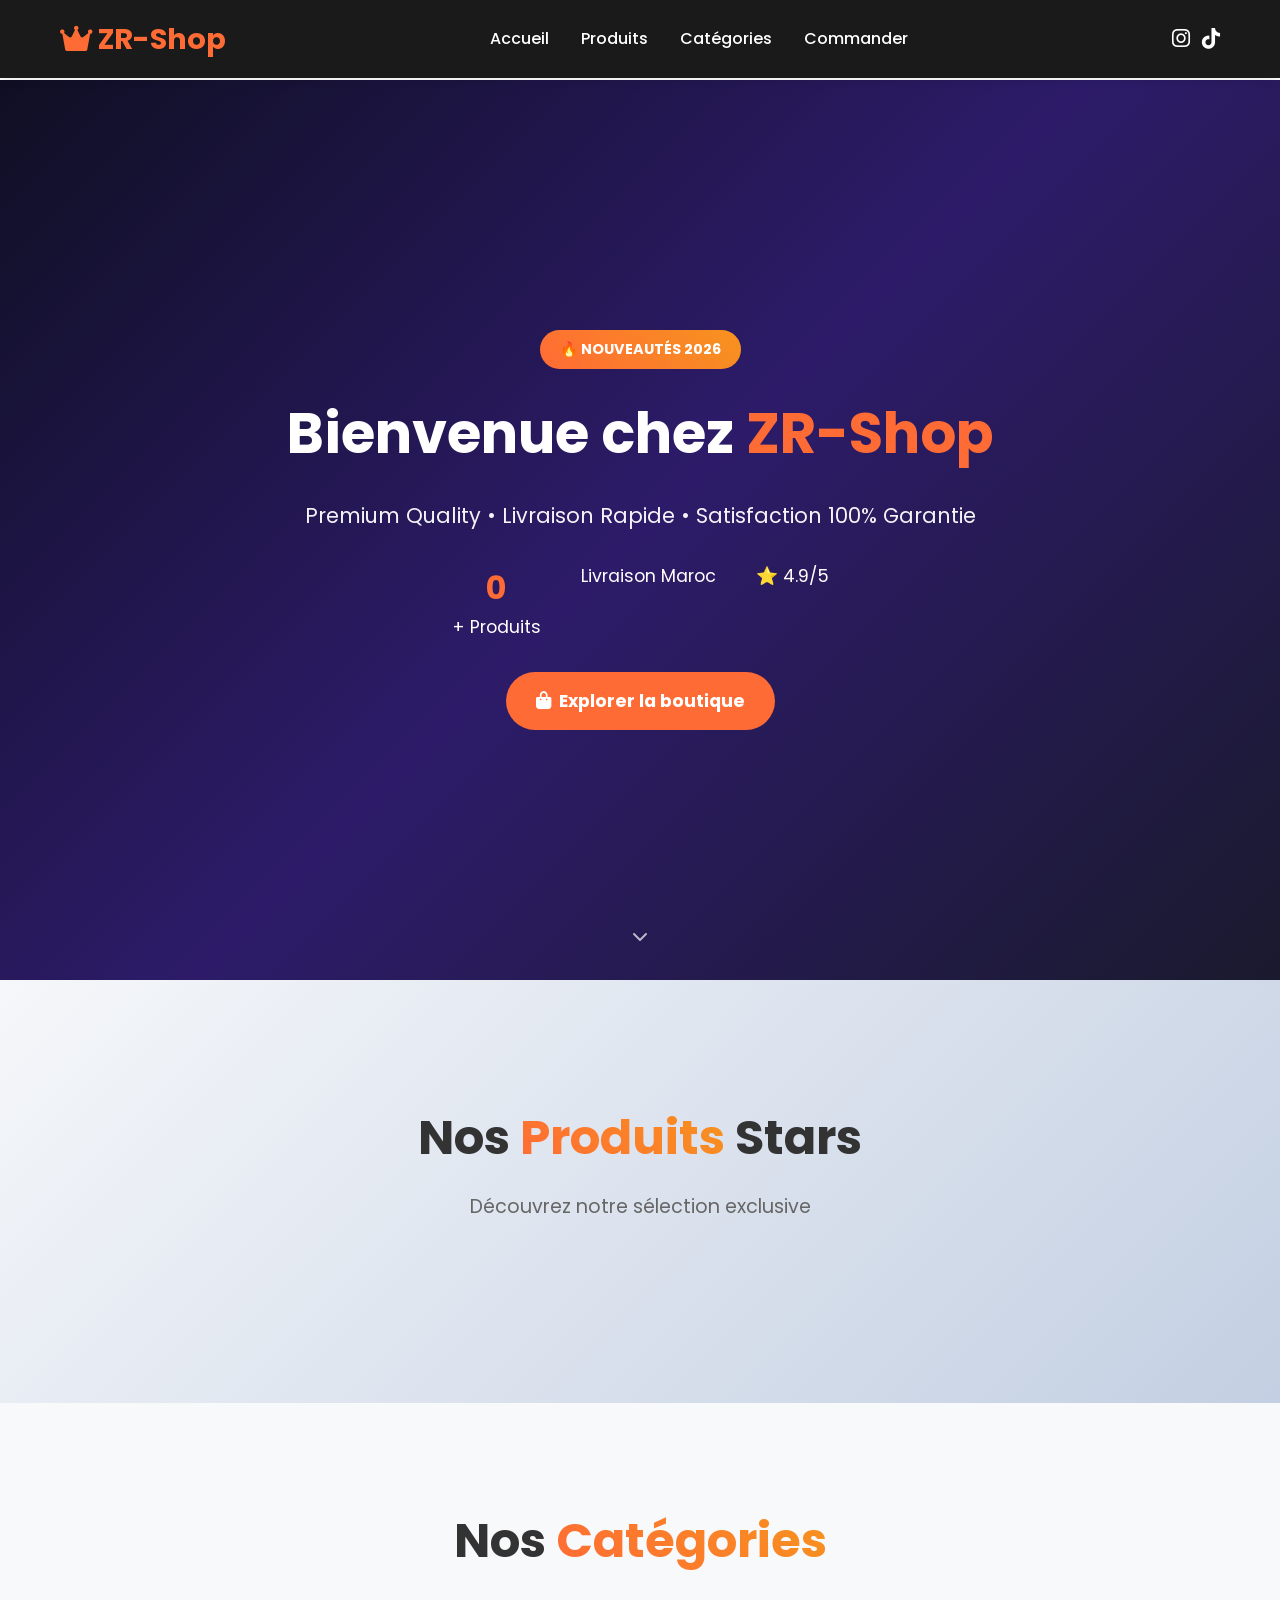
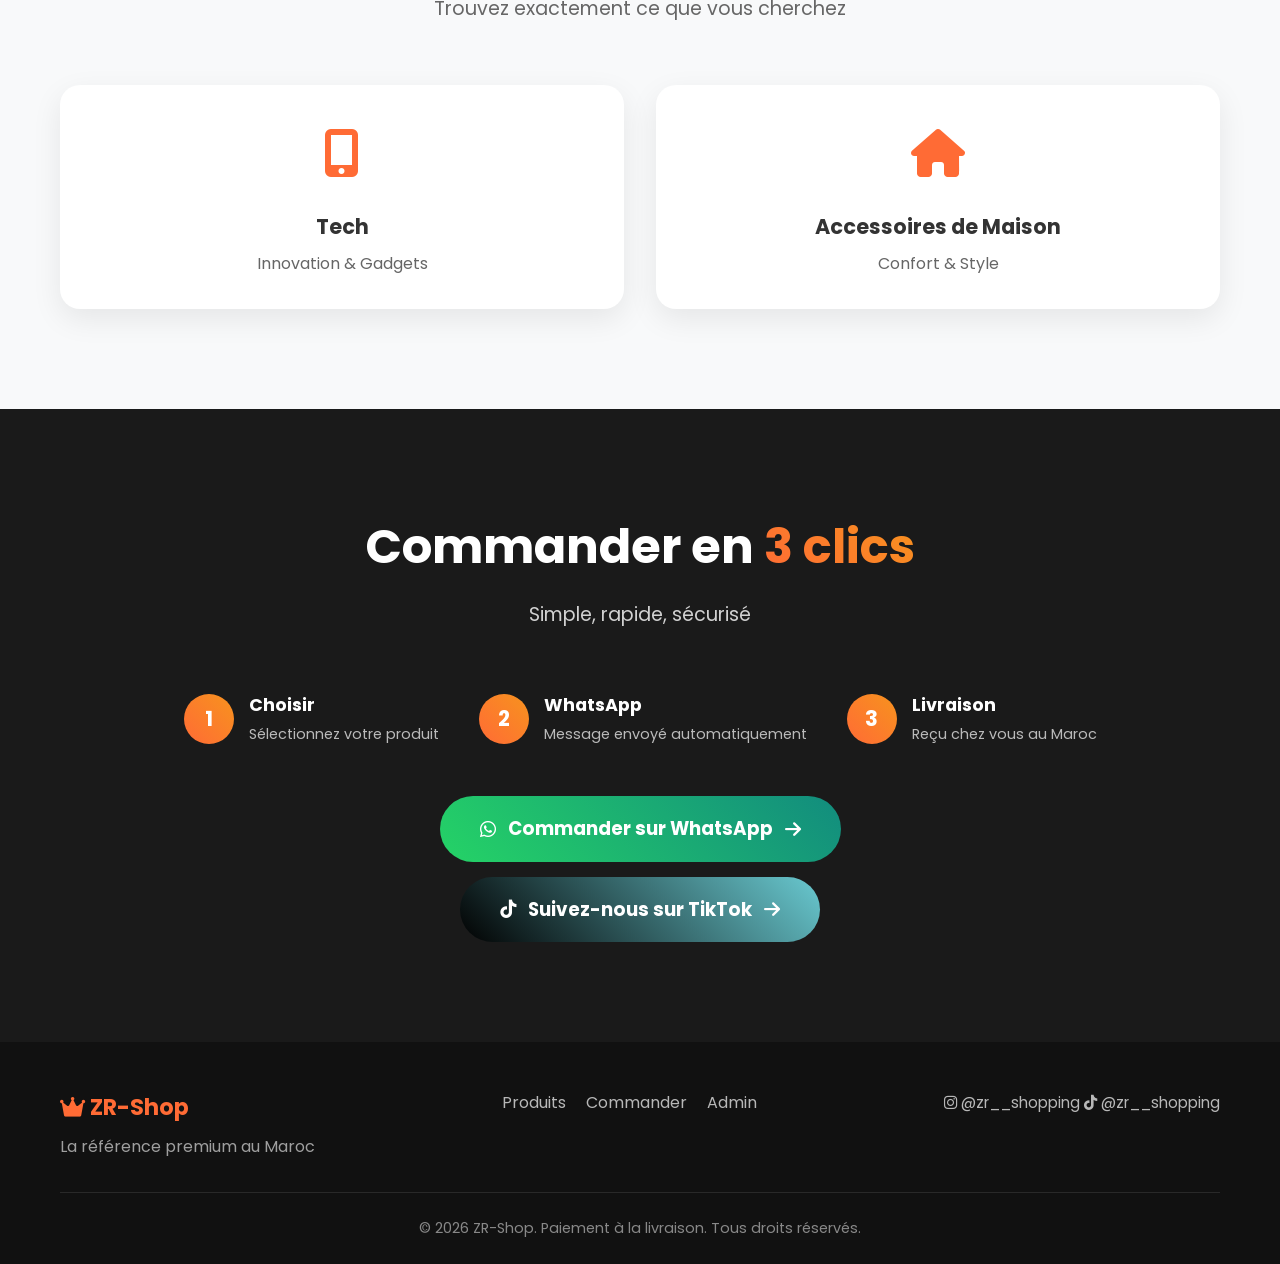
==== admin.html @ 5c5ef99a "Add files via upload" ====
<!DOCTYPE html>
<html lang="fr">
<head>
    <meta charset="UTF-8">
    <meta name="viewport" content="width=device-width, initial-scale=1.0">
    <title>Admin Pro - ZR-Shop</title>
    <link rel="stylesheet" href="style.css">
    <link href="https://cdnjs.cloudflare.com/ajax/libs/font-awesome/6.0.0/css/all.min.css" rel="stylesheet">
</head>
<body class="admin-body">
    <div class="admin-container">
        <header class="admin-header">
            <h1><i class="fas fa-crown"></i> Admin Pro ZR-Shop</h1>
            <div>
                <span id="productsCount">0</span> produit(s) sur le site
                <button class="logout-btn" onclick="admin.logout()">Déconnexion</button>
            </div>
        </header>

        <!-- GITHUB TOKEN -->
        <div class="admin-section" style="margin-bottom:20px;">
            <h2><i class="fas fa-key"></i> Connexion GitHub</h2>
            <div id="tokenSection">Chargement...</div>
        </div>

        <!-- AJOUT PRODUIT -->
        <div class="admin-section">
            <h2><i class="fas fa-plus-circle"></i> Nouveau Produit</h2>
            <form id="productForm" class="admin-form">
                <div class="form-row">
                    <div class="form-group">
                        <label>Nom <span class="required">*</span></label>
                        <input type="text" id="productName" placeholder="Ex: Écouteurs Bluetooth Pro" required>
                    </div>
                    <div class="form-group">
                        <label>Prix (MAD) <span class="required">*</span></label>
                        <input type="number" id="productPrice" step="0.01" placeholder="Ex: 199.00" required>
                    </div>
                </div>

                <div class="form-group">
                    <label>Description</label>
                    <textarea id="productDesc" rows="3" placeholder="Décrivez votre produit..."></textarea>
                </div>

                <div class="form-row">
                    <div class="form-group">
                        <label>Stock</label>
                        <input type="number" id="productStock" min="0" value="10">
                    </div>
                    <div class="form-group">
                        <label>Catégorie</label>
                        <select id="productCategory">
                            <option>Tech</option>
                            <option>Accessoires de Maison</option>
                        </select>
                    </div>
                </div>

                <div class="media-section">
                    <h3><i class="fas fa-images"></i> Médias (Photos + Vidéo) — max 10</h3>
                    <div class="upload-zone" id="uploadZone">
                        <div class="upload-area" onclick="document.getElementById('mediaFiles').click()">
                            <i class="fas fa-cloud-upload-alt"></i>
                            <p>Cliquez ou glissez-déposez vos photos/vidéos</p>
                            <small style="color:#aaa;">Max 50MB par fichier</small>
                            <input type="file" id="mediaFiles" multiple accept="image/*,video/*" style="display:none;">
                        </div>
                        <div class="preview-container" id="previewContainer"></div>
                    </div>
                </div>

                <button type="submit" class="admin-btn primary">
                    <i class="fas fa-rocket"></i> Publier le produit
                </button>
            </form>
        </div>

        <!-- LISTE PRODUITS -->
        <div class="admin-section">
            <h2><i class="fas fa-list"></i> Produits sur le site</h2>
            <div class="products-list" id="adminProductsList"></div>
        </div>
    </div>

    <script src="admin-script.js"></script>
</body>
</html>
---- style.css ----
* { margin:0; padding:0; box-sizing:border-box; }
body { font-family:'Poppins','Arial',sans-serif; line-height:1.6; color:#333; }
.container { max-width:1200px; margin:0 auto; padding:0 20px; }

/* ── NAVBAR ── */
.navbar { background:#1a1a1a; padding:1rem 0; position:fixed; width:100%; top:0; z-index:1000; box-shadow:0 2px 10px rgba(0,0,0,0.1); }
.nav-container { max-width:1200px; margin:0 auto; padding:0 20px; display:flex; justify-content:space-between; align-items:center; }
.logo h2 { color:#ff6b35; font-size:1.8rem; }
.nav-menu { display:flex; list-style:none; gap:2rem; }
.nav-menu a { color:white; text-decoration:none; font-weight:500; transition:color 0.3s; }
.nav-menu a:hover { color:#ff6b35; }
.nav-actions { display:flex; align-items:center; gap:12px; }
.nav-social { color:white; font-size:1.3rem; text-decoration:none; transition:color 0.3s; }
.nav-social:hover { color:#ff6b35; }
.hamburger { display:none; flex-direction:column; cursor:pointer; }
.hamburger span { width:25px; height:3px; background:white; margin:3px 0; transition:0.3s; }

/* ── HERO ── */
.hero { position:relative; height:100vh; display:flex; align-items:center; justify-content:center; overflow:hidden; margin-top:80px; }
.hero-bg { position:absolute; top:0; left:0; width:100%; height:100%; background:linear-gradient(135deg,#0f0f23 0%,#2d1b69 50%,#1a1a2e 100%); animation:heroPulse 4s ease-in-out infinite alternate; }
@keyframes heroPulse { 0%{opacity:0.8} 100%{opacity:1} }
.hero-content { position:relative; z-index:2; max-width:800px; text-align:center; color:white; }
.badge { background:linear-gradient(45deg,#ff6b35,#f7931e); color:white; padding:8px 20px; border-radius:25px; font-size:0.9rem; font-weight:bold; display:inline-block; margin-bottom:20px; animation:badgeFloat 3s ease-in-out infinite; }
@keyframes badgeFloat { 0%,100%{transform:translateY(0)} 50%{transform:translateY(-10px)} }
.hero-content h1 { font-size:3.5rem; margin-bottom:1rem; }
.hero-content h1 span { color:#ff6b35; }
.hero-subtitle { font-size:1.3rem; margin:20px 0 30px; opacity:0.95; }
.hero-stats { display:flex; justify-content:center; gap:40px; margin:30px 0; font-size:1.1rem; }
.hero-stats div { text-align:center; }
.hero-stats span { font-size:2rem; font-weight:bold; color:#ff6b35; display:block; }
.hero-buttons { margin-top:20px; }
.scroll-indicator { position:absolute; bottom:30px; left:50%; transform:translateX(-50%); color:rgba(255,255,255,0.7); animation:bounce 2s infinite; }
@keyframes bounce { 0%,20%,50%,80%,100%{transform:translateX(-50%) translateY(0)} 40%{transform:translateX(-50%) translateY(-10px)} 60%{transform:translateX(-50%) translateY(-5px)} }

/* ── BUTTONS ── */
.cta-button { display:inline-flex; align-items:center; gap:8px; background:#ff6b35; color:white; padding:15px 30px; text-decoration:none; border-radius:50px; font-weight:bold; font-size:1.1rem; transition:all 0.3s; border:none; cursor:pointer; }
.cta-button:hover { transform:translateY(-3px); box-shadow:0 10px 25px rgba(255,107,53,0.4); }
.cta-button.outline { background:transparent; border:2px solid #ff6b35; color:#ff6b35; }

/* ── PRODUCTS ── */
.premium { padding:120px 0; background:linear-gradient(135deg,#f5f7fa 0%,#c3cfe2 100%); }
.section-header { text-align:center; margin-bottom:60px; }
.section-header h2 { font-size:3rem; margin-bottom:15px; }
.section-header h2 span { background:linear-gradient(45deg,#ff6b35,#f7931e); -webkit-background-clip:text; -webkit-text-fill-color:transparent; background-clip:text; }
.section-header p { font-size:1.2rem; color:#666; }
.section-header.light h2 { color:white; }
.section-header.light p { color:rgba(255,255,255,0.8); }
.products-grid { display:grid; grid-template-columns:repeat(auto-fit,minmax(300px,1fr)); gap:2rem; }
.load-more { display:flex; justify-content:center; margin-top:40px; }

.product-card { background:white; border-radius:25px; overflow:hidden; position:relative; transition:all 0.4s cubic-bezier(0.175,0.885,0.32,1.275); cursor:pointer; box-shadow:0 10px 30px rgba(0,0,0,0.1); }
.product-card::before { content:''; position:absolute; top:0; left:0; right:0; height:4px; background:linear-gradient(90deg,#ff6b35,#f7931e,#ff6b35); transform:scaleX(0); transition:transform 0.4s; }
.product-card:hover::before { transform:scaleX(1); }
.product-card:hover { transform:translateY(-20px) scale(1.02); box-shadow:0 30px 60px rgba(0,0,0,0.15); }
.product-image { position:relative; height:280px; }
.product-image::after { content:attr(data-stock); position:absolute; top:15px; right:15px; background:rgba(46,213,115,0.9); color:white; padding:8px 15px; border-radius:20px; font-weight:bold; font-size:0.85rem; }
.product-info { padding:1.5rem; }
.product-info h3 { font-size:1.3rem; margin-bottom:0.5rem; color:#1a1a1a; white-space:nowrap; overflow:hidden; text-overflow:ellipsis; }
.product-price { font-size:1.5rem; font-weight:bold; color:#ff6b35; margin-bottom:0.5rem; }
.product-desc { color:#666; margin-bottom:1rem; font-size:0.9rem; }

/* ── CATEGORIES ── */
.categories { padding:100px 0; background:#f8f9fa; }
.categories-grid { display:grid; grid-template-columns:repeat(auto-fit,minmax(250px,1fr)); gap:2rem; }
.category-card { background:white; border-radius:20px; padding:2rem; text-align:center; cursor:pointer; box-shadow:0 10px 30px rgba(0,0,0,0.08); transition:all 0.3s; }
.category-card:hover { transform:translateY(-10px); box-shadow:0 20px 40px rgba(0,0,0,0.15); }
.category-icon { font-size:3rem; color:#ff6b35; margin-bottom:1rem; }
.category-card h3 { font-size:1.3rem; margin-bottom:0.5rem; }
.category-card p { color:#666; }

/* ── CONTACT ── */
.contact { padding:100px 0; background:#1a1a1a; color:white; }
.order-steps { display:flex; justify-content:center; gap:40px; margin:50px 0; flex-wrap:wrap; }
.step { display:flex; align-items:center; gap:15px; }
.step-number { width:50px; height:50px; background:linear-gradient(45deg,#ff6b35,#f7931e); border-radius:50%; display:flex; align-items:center; justify-content:center; font-size:1.3rem; font-weight:bold; flex-shrink:0; }
.step-content h3 { font-size:1.1rem; margin-bottom:4px; }
.step-content p { color:rgba(255,255,255,0.7); font-size:0.9rem; }
.instagram-cta { display:flex; flex-direction:column; align-items:center; gap:15px; margin-top:20px; }
.instagram-btn { display:inline-flex; align-items:center; gap:12px; padding:18px 40px; text-decoration:none; border-radius:50px; font-size:1.15rem; font-weight:bold; transition:all 0.3s; }
.instagram-btn:hover { transform:translateY(-3px); box-shadow:0 15px 30px rgba(0,0,0,0.3); }
.whatsapp-btn { background:linear-gradient(45deg,#25D366,#128C7E); color:white; }
.tiktok-btn { background:linear-gradient(45deg,#010101,#69C9D0); color:white; }

/* ── FOOTER ── */
footer { background:#111; color:white; padding:3rem 0 1.5rem; }
.footer-content { display:flex; justify-content:space-between; align-items:flex-start; flex-wrap:wrap; gap:20px; margin-bottom:2rem; }
.footer-brand h3 { color:#ff6b35; font-size:1.4rem; margin-bottom:8px; }
.footer-brand p { color:rgba(255,255,255,0.6); }
.footer-links { display:flex; gap:20px; flex-wrap:wrap; }
.footer-links a { color:rgba(255,255,255,0.7); text-decoration:none; transition:color 0.3s; }
.footer-links a:hover { color:#ff6b35; }
.footer-social a { color:rgba(255,255,255,0.7); text-decoration:none; transition:color 0.3s; font-size:0.95rem; }
.footer-social a:hover { color:#ff6b35; }
.footer-bottom { border-top:1px solid rgba(255,255,255,0.1); padding-top:1.5rem; text-align:center; color:rgba(255,255,255,0.5); font-size:0.9rem; }

/* ── ADMIN ── */
.admin-body { background:linear-gradient(135deg,#667eea 0%,#764ba2 100%); min-height:100vh; }
.admin-container { max-width:1000px; margin:0 auto; padding:20px; }
.admin-header { background:white; padding:20px; border-radius:15px; display:flex; justify-content:space-between; align-items:center; margin-bottom:20px; box-shadow:0 5px 15px rgba(0,0,0,0.1); }
.admin-header h1 { color:#333; }
.logout-btn { background:#ff4757; color:white; border:none; padding:10px 20px; border-radius:25px; cursor:pointer; font-weight:bold; }
.admin-section { background:white; padding:30px; border-radius:15px; box-shadow:0 10px 30px rgba(0,0,0,0.1); margin-bottom:20px; }
.admin-section h2 { margin-bottom:25px; color:#333; display:flex; align-items:center; gap:10px; }
.admin-form { display:flex; flex-direction:column; gap:20px; }
.form-row { display:grid; grid-template-columns:1fr 1fr; gap:20px; }
.form-group label { font-weight:bold; margin-bottom:5px; display:block; color:#333; }
.form-group input, .form-group textarea, .form-group select { width:100%; padding:12px; border:2px solid #eee; border-radius:8px; font-size:16px; font-family:inherit; transition:border-color 0.3s; }
.form-group input:focus, .form-group textarea:focus, .form-group select:focus { outline:none; border-color:#667eea; }
.required { color:#ff4757; }
.admin-btn { padding:12px 24px; border:none; border-radius:25px; font-weight:bold; cursor:pointer; transition:all 0.3s; display:inline-flex; align-items:center; gap:8px; justify-content:center; font-size:0.9rem; }
.admin-btn.primary { background:linear-gradient(45deg,#667eea,#764ba2); color:white; width:100%; padding:15px; font-size:1rem; }
.admin-btn.primary:hover { transform:translateY(-2px); box-shadow:0 10px 20px rgba(102,126,234,0.4); }
.admin-btn.danger { background:#ff4757; color:white; }

/* Media upload */
.media-section { background:#f8f9fa; padding:25px; border-radius:15px; }
.media-section h3 { margin-bottom:15px; color:#333; }
.upload-area { border:3px dashed #ddd; border-radius:15px; padding:40px; text-align:center; cursor:pointer; transition:all 0.3s; background:white; }
.upload-area:hover { border-color:#667eea; background:#f0f4ff; }
.upload-area i { font-size:2.5rem; color:#667eea; margin-bottom:10px; }
.preview-container { display:flex; flex-wrap:wrap; gap:15px; margin-top:20px; }
.preview-item { position:relative; width:120px; height:120px; border-radius:10px; overflow:hidden; background:#f0f0f0; }
.preview-item img, .preview-item video { width:100%; height:100%; object-fit:cover; }
.remove-btn { position:absolute; top:5px; right:5px; background:#ff4757; color:white; border:none; border-radius:50%; width:25px; height:25px; cursor:pointer; font-size:14px; font-weight:bold; display:flex; align-items:center; justify-content:center; }

/* Product admin list */
.product-admin-item { display:flex; justify-content:space-between; align-items:center; padding:15px; border:2px solid #eee; border-radius:10px; margin-bottom:15px; background:#f8f9fa; }

/* Token section */
.token-box { border-radius:12px; padding:18px 20px; border:2px solid #eee; }
.token-ok { background:#f0fff4; border-color:#2ed573; }
.token-missing { background:#fff8e1; border-color:#ffc107; }

/* ── RESPONSIVE ── */
@media (max-width:768px) {
    .hamburger { display:flex; }
    .nav-menu { position:fixed; left:-100%; top:70px; flex-direction:column; background:#1a1a1a; width:100%; text-align:center; transition:0.3s; padding:2rem 0; }
    .nav-menu.active { left:0; }
    .hero-content h1 { font-size:2.2rem; }
    .hero-stats { flex-direction:column; gap:20px; }
    .form-row { grid-template-columns:1fr; }
    .order-steps { flex-direction:column; gap:20px; }
    .footer-content { flex-direction:column; }
    .instagram-btn { padding:14px 28px; font-size:1rem; }
    .section-header h2 { font-size:2.2rem; }
}
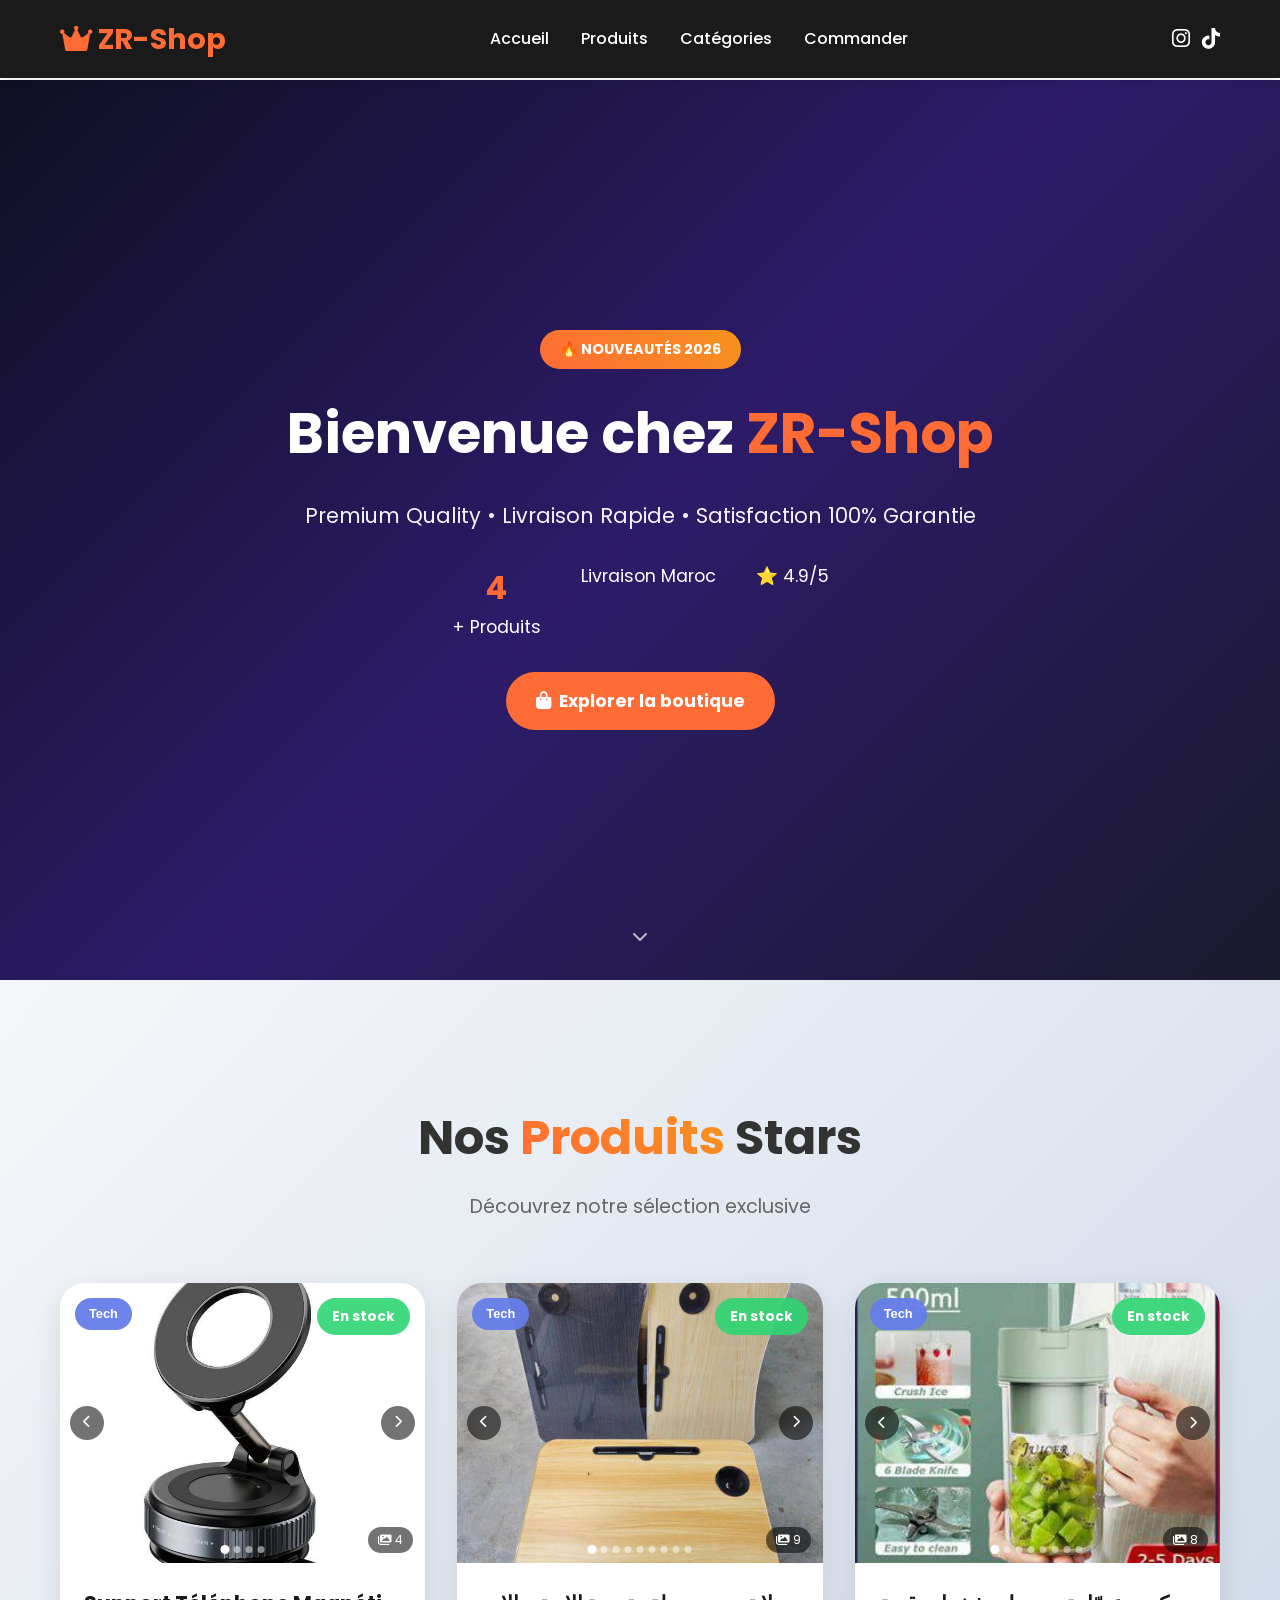
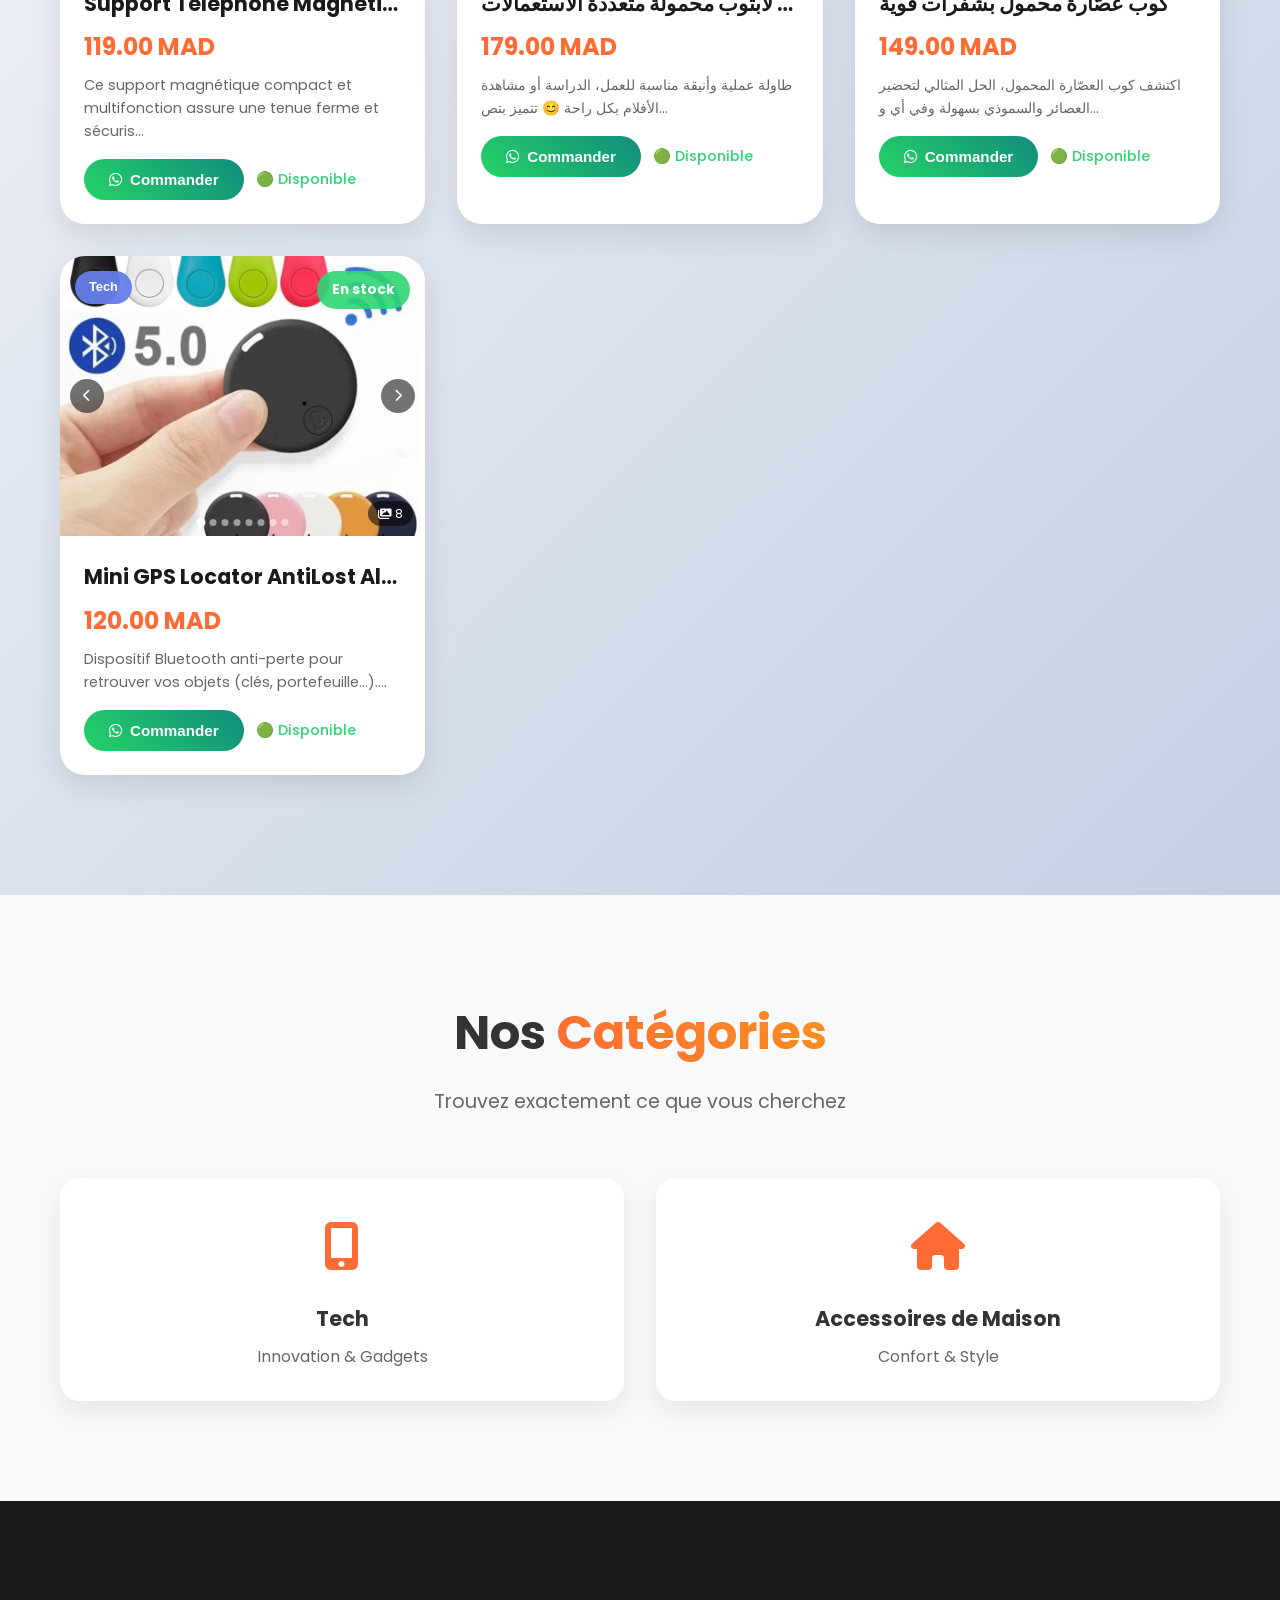
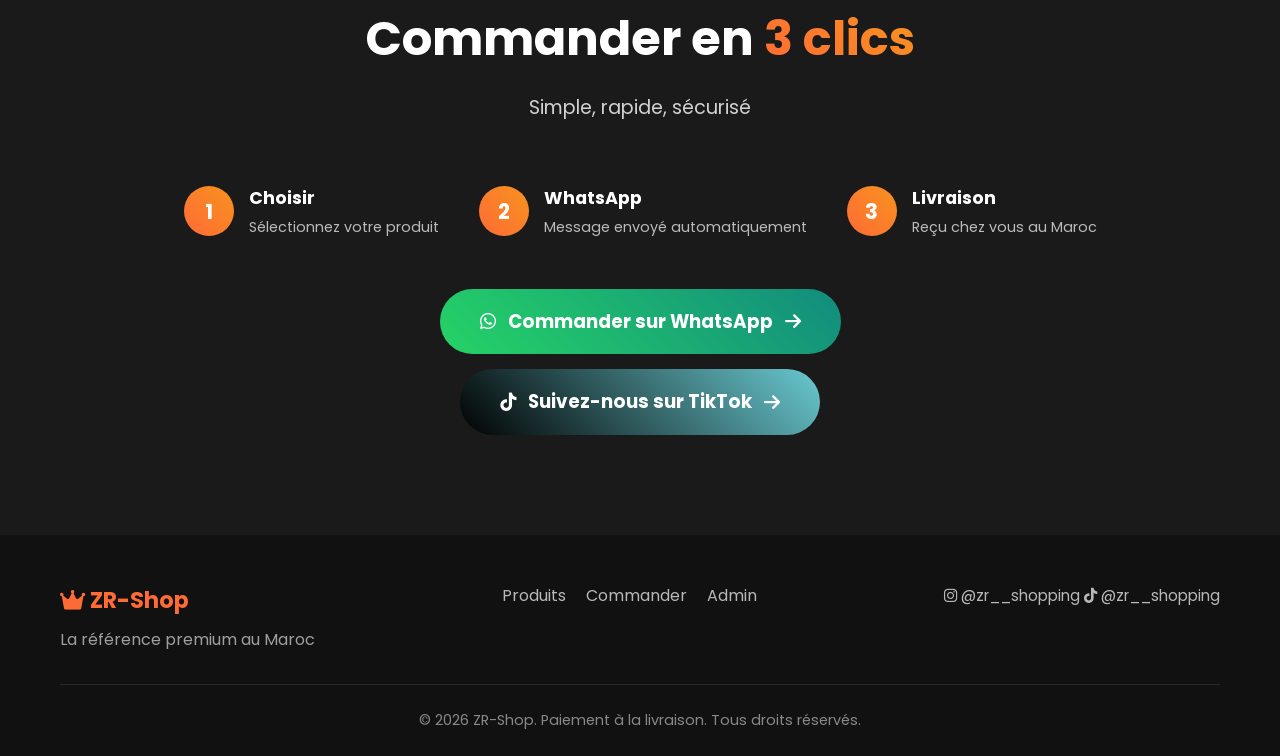
==== commit 804643d8: "Enhance admin.html with GitHub modal and media upload Added GitHub setup modal and updated product f" ====
--- a/admin.html
+++ b/admin.html
@@ -8,6 +8,31 @@
     <link href="https://cdnjs.cloudflare.com/ajax/libs/font-awesome/6.0.0/css/all.min.css" rel="stylesheet">
 </head>
 <body class="admin-body">
+
+<!-- ══ GitHub Setup Modal ══ -->
+<div id="githubSetupModal" style="display:none;position:fixed;inset:0;z-index:99999;background:rgba(0,0,0,0.75);backdrop-filter:blur(6px);align-items:center;justify-content:center;">
+    <div style="background:white;border-radius:20px;padding:35px 40px;width:90%;max-width:480px;box-shadow:0 30px 80px rgba(0,0,0,0.4);">
+        <h2 style="margin:0 0 8px;font-size:1.5rem;">⚙️ إعداد GitHub</h2>
+        <p style="color:#666;margin:0 0 24px;font-size:0.92rem;">هاد الإعداد غير مرة واحدة — بعدها كل شي كيخدم أوتوماتيك ✨</p>
+        <div style="display:flex;flex-direction:column;gap:14px;">
+            <div>
+                <label style="font-weight:600;font-size:0.88rem;display:block;margin-bottom:5px;">👤 GitHub Username</label>
+                <input id="ghUser" type="text" placeholder="ex: zrshop2026" style="width:100%;border:2px solid #eee;border-radius:10px;padding:10px 14px;font-size:0.95rem;box-sizing:border-box;">
+            </div>
+            <div>
+                <label style="font-weight:600;font-size:0.88rem;display:block;margin-bottom:5px;">📁 Nom du Repository</label>
+                <input id="ghRepo" type="text" placeholder="ex: zr-shop" style="width:100%;border:2px solid #eee;border-radius:10px;padding:10px 14px;font-size:0.95rem;box-sizing:border-box;">
+            </div>
+            <div>
+                <label style="font-weight:600;font-size:0.88rem;display:block;margin-bottom:5px;">🔑 GitHub Token (سري)</label>
+                <input id="ghToken" type="password" placeholder="ghp_xxxxxxxxxxxx" style="width:100%;border:2px solid #eee;border-radius:10px;padding:10px 14px;font-size:0.95rem;box-sizing:border-box;">
+                <small style="color:#999;font-size:0.78rem;">Settings → Developer Settings → Personal Access Tokens → New token → صلاحية <strong>repo</strong></small>
+            </div>
+        </div>
+        <button onclick="admin.saveGithubConfig()" style="margin-top:20px;width:100%;background:linear-gradient(45deg,#667eea,#764ba2);color:white;border:none;padding:13px;border-radius:12px;font-size:1rem;font-weight:700;cursor:pointer;">🚀 ربط مع GitHub</button>
+    </div>
+</div>
+
     <div class="admin-container">
         <header class="admin-header">
             <h1><i class="fas fa-crown"></i> Admin Pro ZR-Shop</h1>
@@ -17,13 +42,7 @@
             </div>
         </header>
 
-        <!-- GITHUB TOKEN -->
-        <div class="admin-section" style="margin-bottom:20px;">
-            <h2><i class="fas fa-key"></i> Connexion GitHub</h2>
-            <div id="tokenSection">Chargement...</div>
-        </div>
-
-        <!-- AJOUT PRODUIT -->
+        <!-- Ajout Produit -->
         <div class="admin-section">
             <h2><i class="fas fa-plus-circle"></i> Nouveau Produit</h2>
             <form id="productForm" class="admin-form">
@@ -37,7 +56,7 @@
                         <input type="number" id="productPrice" step="0.01" placeholder="Ex: 199.00" required>
                     </div>
                 </div>
-
+                
                 <div class="form-group">
                     <label>Description</label>
                     <textarea id="productDesc" rows="3" placeholder="Décrivez votre produit..."></textarea>
@@ -57,16 +76,27 @@
                     </div>
                 </div>
 
+                <!-- MULTI-PHOTOS & VIDÉO -->
                 <div class="media-section">
-                    <h3><i class="fas fa-images"></i> Médias (Photos + Vidéo) — max 10</h3>
+                    <h3><i class="fas fa-images"></i> Photos — max 10</h3>
                     <div class="upload-zone" id="uploadZone">
                         <div class="upload-area" onclick="document.getElementById('mediaFiles').click()">
                             <i class="fas fa-cloud-upload-alt"></i>
-                            <p>Cliquez ou glissez-déposez vos photos/vidéos</p>
-                            <small style="color:#aaa;">Max 50MB par fichier</small>
-                            <input type="file" id="mediaFiles" multiple accept="image/*,video/*" style="display:none;">
+                            <p>Cliquez ou glissez-déposez vos photos</p>
+                            <small style="color:#aaa;">Compressées automatiquement avant publication</small>
+                            <input type="file" id="mediaFiles" multiple accept="image/*" style="display:none;">
                         </div>
                         <div class="preview-container" id="previewContainer"></div>
+                    </div>
+                    <div style="margin-top:14px;padding:14px;background:#f8f8f8;border-radius:10px;">
+                        <label style="font-weight:600;font-size:0.9rem;display:block;margin-bottom:8px;">
+                            <i class="fas fa-video"></i> Vidéo (lien externe — Cloudinary, etc.)
+                        </label>
+                        <div style="display:flex;gap:8px;">
+                            <input type="url" id="videoUrlInput" placeholder="https://..." style="flex:1;padding:10px;border-radius:8px;border:1px solid #ddd;">
+                            <button type="button" class="admin-btn" style="background:#667eea;color:#fff;white-space:nowrap;" onclick="admin.addVideoUrl()">Ajouter</button>
+                        </div>
+                        <small style="color:#aaa;">Héberge les vidéos f Cloudinary/CDN o zid ghir l-lien hna — GitHub ma kayqbelch les vidéos direct (base64) fach kaykono kbar.</small>
                     </div>
                 </div>
 
@@ -76,7 +106,7 @@
             </form>
         </div>
 
-        <!-- LISTE PRODUITS -->
+        <!-- Liste Produits -->
         <div class="admin-section">
             <h2><i class="fas fa-list"></i> Produits sur le site</h2>
             <div class="products-list" id="adminProductsList"></div>
@@ -85,4 +115,4 @@
 
     <script src="admin-script.js"></script>
 </body>
-</html>+</html>
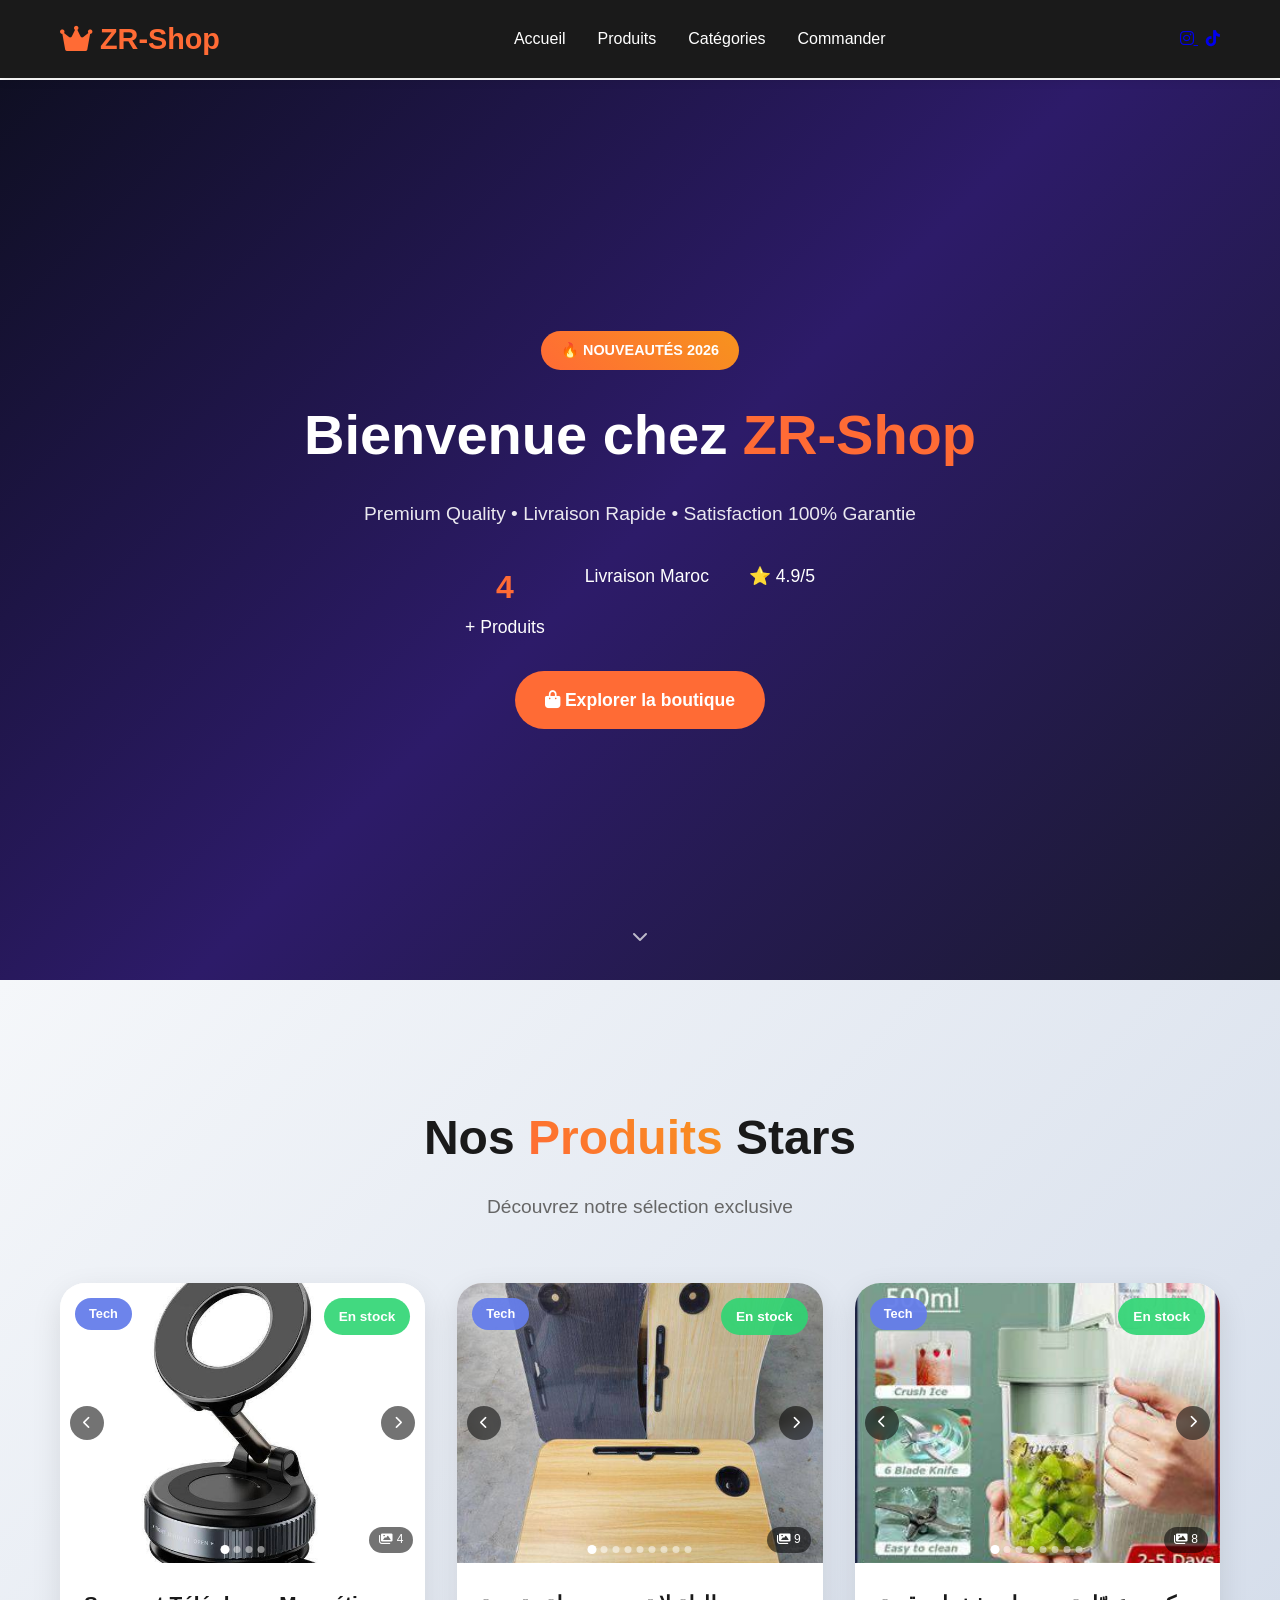
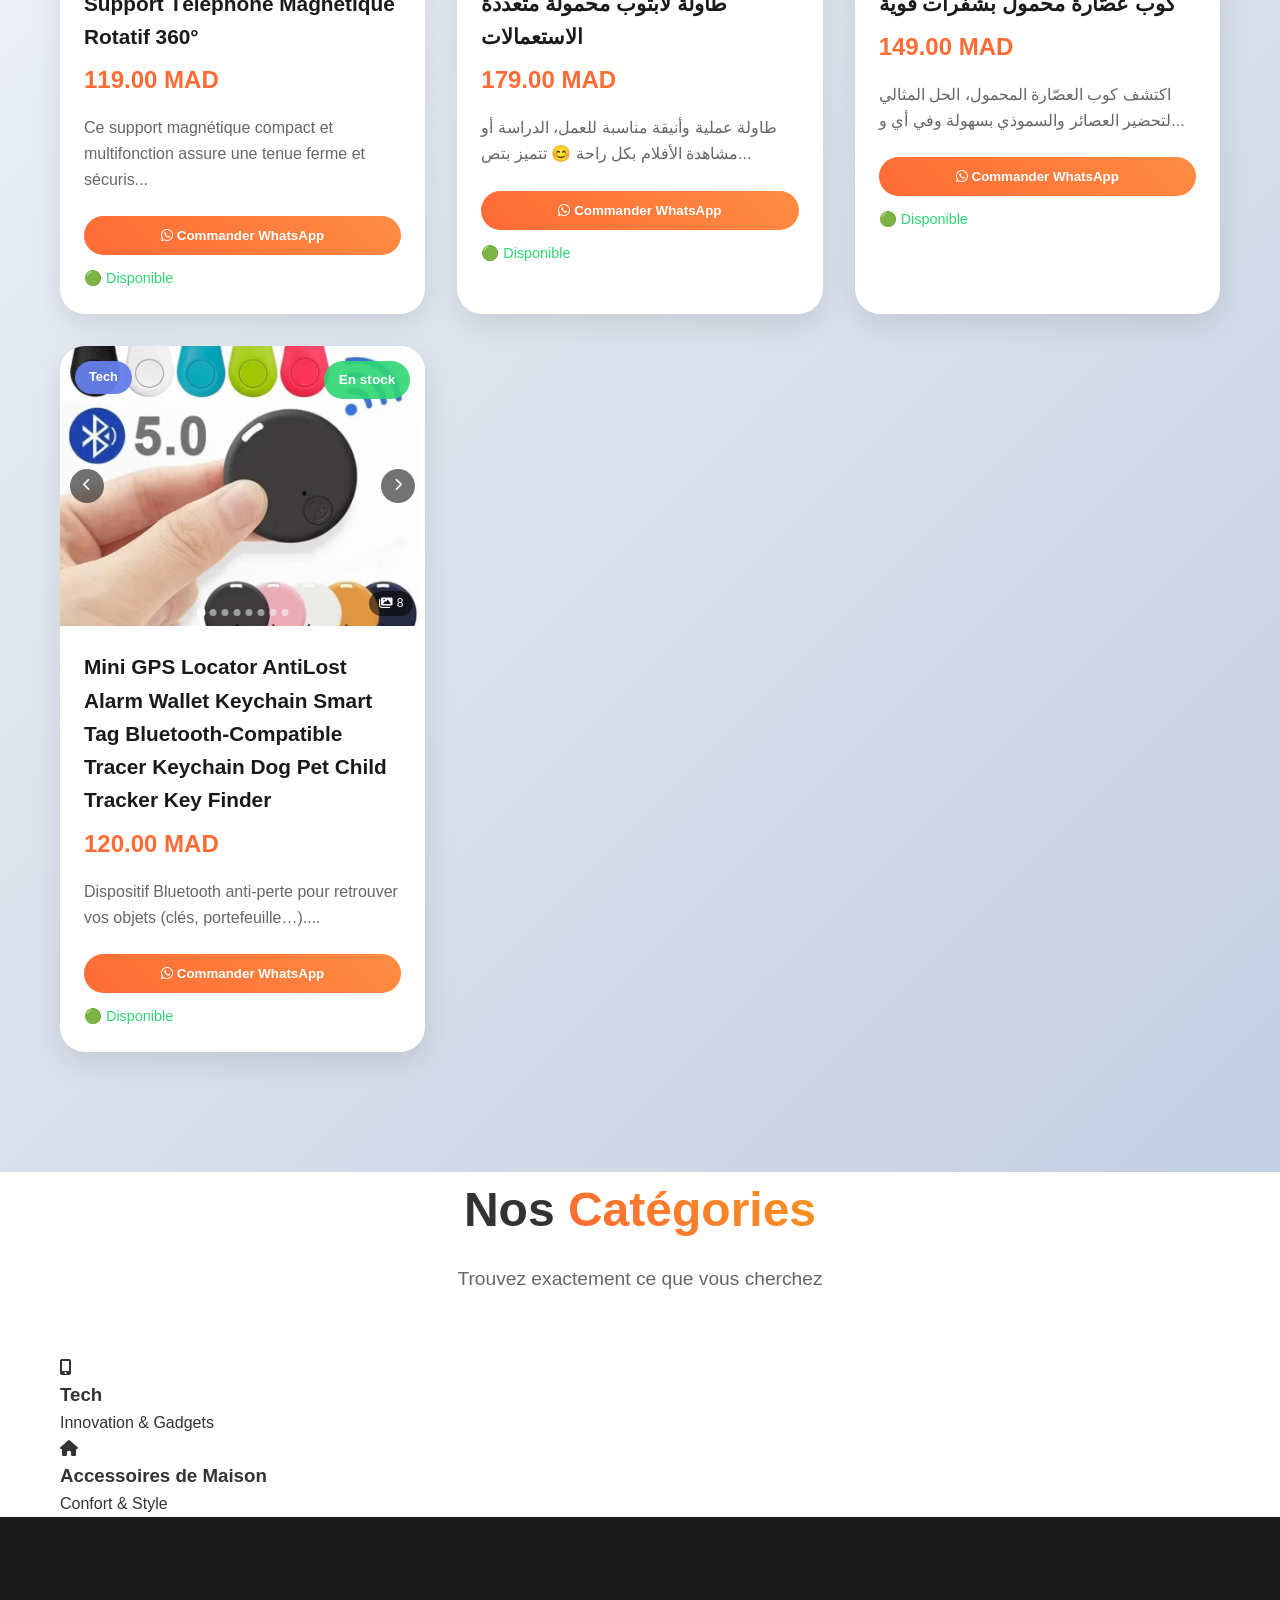
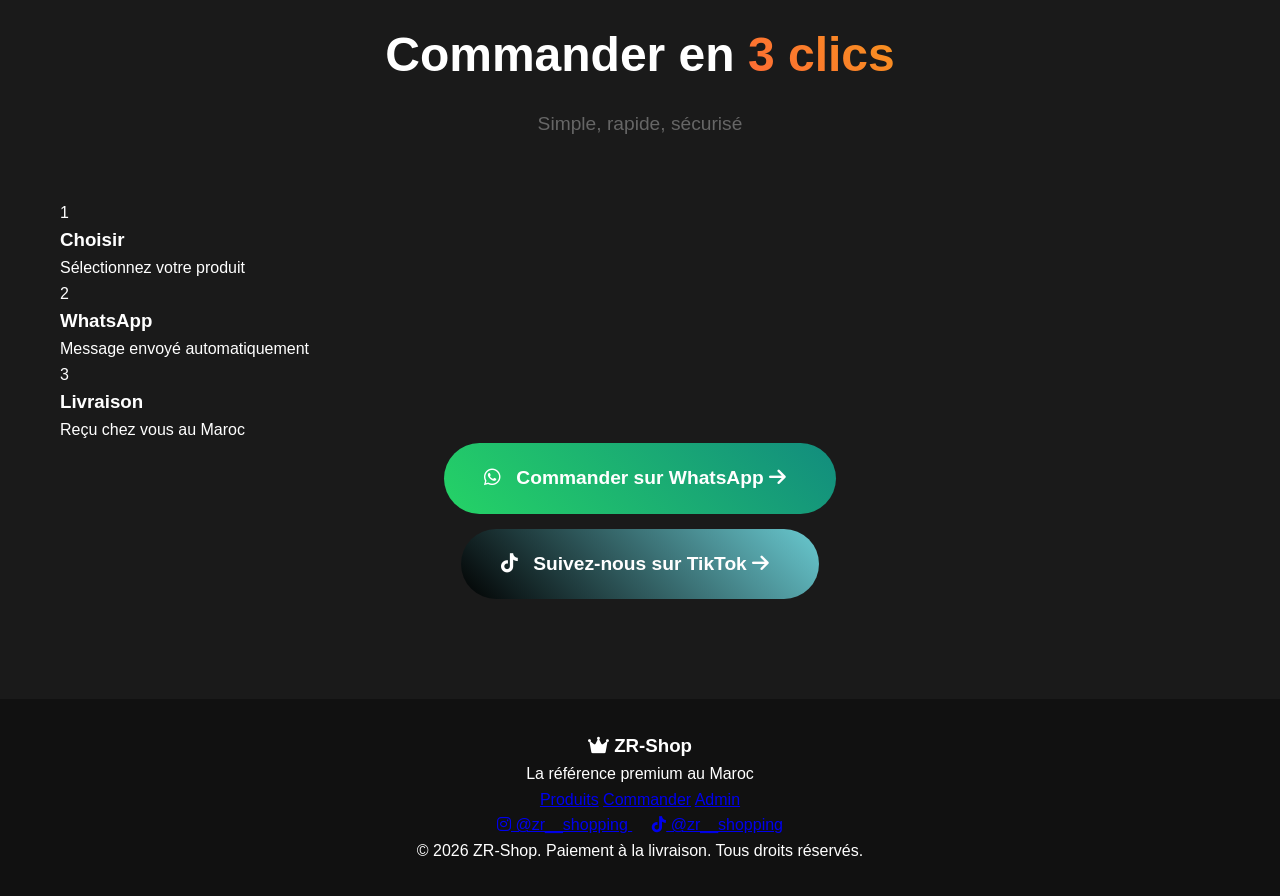
==== commit 1e0d0c6a: "Refactor admin.html structure and GitHub section" ====
--- a/admin.html
+++ b/admin.html
@@ -8,31 +8,6 @@
     <link href="https://cdnjs.cloudflare.com/ajax/libs/font-awesome/6.0.0/css/all.min.css" rel="stylesheet">
 </head>
 <body class="admin-body">
-
-<!-- ══ GitHub Setup Modal ══ -->
-<div id="githubSetupModal" style="display:none;position:fixed;inset:0;z-index:99999;background:rgba(0,0,0,0.75);backdrop-filter:blur(6px);align-items:center;justify-content:center;">
-    <div style="background:white;border-radius:20px;padding:35px 40px;width:90%;max-width:480px;box-shadow:0 30px 80px rgba(0,0,0,0.4);">
-        <h2 style="margin:0 0 8px;font-size:1.5rem;">⚙️ إعداد GitHub</h2>
-        <p style="color:#666;margin:0 0 24px;font-size:0.92rem;">هاد الإعداد غير مرة واحدة — بعدها كل شي كيخدم أوتوماتيك ✨</p>
-        <div style="display:flex;flex-direction:column;gap:14px;">
-            <div>
-                <label style="font-weight:600;font-size:0.88rem;display:block;margin-bottom:5px;">👤 GitHub Username</label>
-                <input id="ghUser" type="text" placeholder="ex: zrshop2026" style="width:100%;border:2px solid #eee;border-radius:10px;padding:10px 14px;font-size:0.95rem;box-sizing:border-box;">
-            </div>
-            <div>
-                <label style="font-weight:600;font-size:0.88rem;display:block;margin-bottom:5px;">📁 Nom du Repository</label>
-                <input id="ghRepo" type="text" placeholder="ex: zr-shop" style="width:100%;border:2px solid #eee;border-radius:10px;padding:10px 14px;font-size:0.95rem;box-sizing:border-box;">
-            </div>
-            <div>
-                <label style="font-weight:600;font-size:0.88rem;display:block;margin-bottom:5px;">🔑 GitHub Token (سري)</label>
-                <input id="ghToken" type="password" placeholder="ghp_xxxxxxxxxxxx" style="width:100%;border:2px solid #eee;border-radius:10px;padding:10px 14px;font-size:0.95rem;box-sizing:border-box;">
-                <small style="color:#999;font-size:0.78rem;">Settings → Developer Settings → Personal Access Tokens → New token → صلاحية <strong>repo</strong></small>
-            </div>
-        </div>
-        <button onclick="admin.saveGithubConfig()" style="margin-top:20px;width:100%;background:linear-gradient(45deg,#667eea,#764ba2);color:white;border:none;padding:13px;border-radius:12px;font-size:1rem;font-weight:700;cursor:pointer;">🚀 ربط مع GitHub</button>
-    </div>
-</div>
-
     <div class="admin-container">
         <header class="admin-header">
             <h1><i class="fas fa-crown"></i> Admin Pro ZR-Shop</h1>
@@ -42,7 +17,13 @@
             </div>
         </header>
 
-        <!-- Ajout Produit -->
+        <!-- GITHUB TOKEN -->
+        <div class="admin-section" style="margin-bottom:20px;">
+            <h2><i class="fas fa-key"></i> Connexion GitHub</h2>
+            <div id="tokenSection">Chargement...</div>
+        </div>
+
+        <!-- AJOUT PRODUIT -->
         <div class="admin-section">
             <h2><i class="fas fa-plus-circle"></i> Nouveau Produit</h2>
             <form id="productForm" class="admin-form">
@@ -56,7 +37,7 @@
                         <input type="number" id="productPrice" step="0.01" placeholder="Ex: 199.00" required>
                     </div>
                 </div>
-                
+
                 <div class="form-group">
                     <label>Description</label>
                     <textarea id="productDesc" rows="3" placeholder="Décrivez votre produit..."></textarea>
@@ -76,27 +57,16 @@
                     </div>
                 </div>
 
-                <!-- MULTI-PHOTOS & VIDÉO -->
                 <div class="media-section">
-                    <h3><i class="fas fa-images"></i> Photos — max 10</h3>
+                    <h3><i class="fas fa-images"></i> Médias (Photos + Vidéo) — max 10</h3>
                     <div class="upload-zone" id="uploadZone">
                         <div class="upload-area" onclick="document.getElementById('mediaFiles').click()">
                             <i class="fas fa-cloud-upload-alt"></i>
-                            <p>Cliquez ou glissez-déposez vos photos</p>
-                            <small style="color:#aaa;">Compressées automatiquement avant publication</small>
-                            <input type="file" id="mediaFiles" multiple accept="image/*" style="display:none;">
+                            <p>Cliquez ou glissez-déposez vos photos/vidéos</p>
+                            <small style="color:#aaa;">Max 50MB par fichier</small>
+                            <input type="file" id="mediaFiles" multiple accept="image/*,video/*" style="display:none;">
                         </div>
                         <div class="preview-container" id="previewContainer"></div>
-                    </div>
-                    <div style="margin-top:14px;padding:14px;background:#f8f8f8;border-radius:10px;">
-                        <label style="font-weight:600;font-size:0.9rem;display:block;margin-bottom:8px;">
-                            <i class="fas fa-video"></i> Vidéo (lien externe — Cloudinary, etc.)
-                        </label>
-                        <div style="display:flex;gap:8px;">
-                            <input type="url" id="videoUrlInput" placeholder="https://..." style="flex:1;padding:10px;border-radius:8px;border:1px solid #ddd;">
-                            <button type="button" class="admin-btn" style="background:#667eea;color:#fff;white-space:nowrap;" onclick="admin.addVideoUrl()">Ajouter</button>
-                        </div>
-                        <small style="color:#aaa;">Héberge les vidéos f Cloudinary/CDN o zid ghir l-lien hna — GitHub ma kayqbelch les vidéos direct (base64) fach kaykono kbar.</small>
                     </div>
                 </div>
 
@@ -106,7 +76,7 @@
             </form>
         </div>
 
-        <!-- Liste Produits -->
+        <!-- LISTE PRODUITS -->
         <div class="admin-section">
             <h2><i class="fas fa-list"></i> Produits sur le site</h2>
             <div class="products-list" id="adminProductsList"></div>
--- a/style.css
+++ b/style.css
@@ -1,146 +1,682 @@
-* { margin:0; padding:0; box-sizing:border-box; }
-body { font-family:'Poppins','Arial',sans-serif; line-height:1.6; color:#333; }
-.container { max-width:1200px; margin:0 auto; padding:0 20px; }
-
-/* ── NAVBAR ── */
-.navbar { background:#1a1a1a; padding:1rem 0; position:fixed; width:100%; top:0; z-index:1000; box-shadow:0 2px 10px rgba(0,0,0,0.1); }
-.nav-container { max-width:1200px; margin:0 auto; padding:0 20px; display:flex; justify-content:space-between; align-items:center; }
-.logo h2 { color:#ff6b35; font-size:1.8rem; }
-.nav-menu { display:flex; list-style:none; gap:2rem; }
-.nav-menu a { color:white; text-decoration:none; font-weight:500; transition:color 0.3s; }
-.nav-menu a:hover { color:#ff6b35; }
-.nav-actions { display:flex; align-items:center; gap:12px; }
-.nav-social { color:white; font-size:1.3rem; text-decoration:none; transition:color 0.3s; }
-.nav-social:hover { color:#ff6b35; }
-.hamburger { display:none; flex-direction:column; cursor:pointer; }
-.hamburger span { width:25px; height:3px; background:white; margin:3px 0; transition:0.3s; }
-
-/* ── HERO ── */
-.hero { position:relative; height:100vh; display:flex; align-items:center; justify-content:center; overflow:hidden; margin-top:80px; }
-.hero-bg { position:absolute; top:0; left:0; width:100%; height:100%; background:linear-gradient(135deg,#0f0f23 0%,#2d1b69 50%,#1a1a2e 100%); animation:heroPulse 4s ease-in-out infinite alternate; }
-@keyframes heroPulse { 0%{opacity:0.8} 100%{opacity:1} }
-.hero-content { position:relative; z-index:2; max-width:800px; text-align:center; color:white; }
-.badge { background:linear-gradient(45deg,#ff6b35,#f7931e); color:white; padding:8px 20px; border-radius:25px; font-size:0.9rem; font-weight:bold; display:inline-block; margin-bottom:20px; animation:badgeFloat 3s ease-in-out infinite; }
-@keyframes badgeFloat { 0%,100%{transform:translateY(0)} 50%{transform:translateY(-10px)} }
-.hero-content h1 { font-size:3.5rem; margin-bottom:1rem; }
-.hero-content h1 span { color:#ff6b35; }
-.hero-subtitle { font-size:1.3rem; margin:20px 0 30px; opacity:0.95; }
-.hero-stats { display:flex; justify-content:center; gap:40px; margin:30px 0; font-size:1.1rem; }
-.hero-stats div { text-align:center; }
-.hero-stats span { font-size:2rem; font-weight:bold; color:#ff6b35; display:block; }
-.hero-buttons { margin-top:20px; }
-.scroll-indicator { position:absolute; bottom:30px; left:50%; transform:translateX(-50%); color:rgba(255,255,255,0.7); animation:bounce 2s infinite; }
-@keyframes bounce { 0%,20%,50%,80%,100%{transform:translateX(-50%) translateY(0)} 40%{transform:translateX(-50%) translateY(-10px)} 60%{transform:translateX(-50%) translateY(-5px)} }
-
-/* ── BUTTONS ── */
-.cta-button { display:inline-flex; align-items:center; gap:8px; background:#ff6b35; color:white; padding:15px 30px; text-decoration:none; border-radius:50px; font-weight:bold; font-size:1.1rem; transition:all 0.3s; border:none; cursor:pointer; }
-.cta-button:hover { transform:translateY(-3px); box-shadow:0 10px 25px rgba(255,107,53,0.4); }
-.cta-button.outline { background:transparent; border:2px solid #ff6b35; color:#ff6b35; }
-
-/* ── PRODUCTS ── */
-.premium { padding:120px 0; background:linear-gradient(135deg,#f5f7fa 0%,#c3cfe2 100%); }
-.section-header { text-align:center; margin-bottom:60px; }
-.section-header h2 { font-size:3rem; margin-bottom:15px; }
-.section-header h2 span { background:linear-gradient(45deg,#ff6b35,#f7931e); -webkit-background-clip:text; -webkit-text-fill-color:transparent; background-clip:text; }
-.section-header p { font-size:1.2rem; color:#666; }
-.section-header.light h2 { color:white; }
-.section-header.light p { color:rgba(255,255,255,0.8); }
-.products-grid { display:grid; grid-template-columns:repeat(auto-fit,minmax(300px,1fr)); gap:2rem; }
-.load-more { display:flex; justify-content:center; margin-top:40px; }
-
-.product-card { background:white; border-radius:25px; overflow:hidden; position:relative; transition:all 0.4s cubic-bezier(0.175,0.885,0.32,1.275); cursor:pointer; box-shadow:0 10px 30px rgba(0,0,0,0.1); }
-.product-card::before { content:''; position:absolute; top:0; left:0; right:0; height:4px; background:linear-gradient(90deg,#ff6b35,#f7931e,#ff6b35); transform:scaleX(0); transition:transform 0.4s; }
-.product-card:hover::before { transform:scaleX(1); }
-.product-card:hover { transform:translateY(-20px) scale(1.02); box-shadow:0 30px 60px rgba(0,0,0,0.15); }
-.product-image { position:relative; height:280px; }
-.product-image::after { content:attr(data-stock); position:absolute; top:15px; right:15px; background:rgba(46,213,115,0.9); color:white; padding:8px 15px; border-radius:20px; font-weight:bold; font-size:0.85rem; }
-.product-info { padding:1.5rem; }
-.product-info h3 { font-size:1.3rem; margin-bottom:0.5rem; color:#1a1a1a; white-space:nowrap; overflow:hidden; text-overflow:ellipsis; }
-.product-price { font-size:1.5rem; font-weight:bold; color:#ff6b35; margin-bottom:0.5rem; }
-.product-desc { color:#666; margin-bottom:1rem; font-size:0.9rem; }
-
-/* ── CATEGORIES ── */
-.categories { padding:100px 0; background:#f8f9fa; }
-.categories-grid { display:grid; grid-template-columns:repeat(auto-fit,minmax(250px,1fr)); gap:2rem; }
-.category-card { background:white; border-radius:20px; padding:2rem; text-align:center; cursor:pointer; box-shadow:0 10px 30px rgba(0,0,0,0.08); transition:all 0.3s; }
-.category-card:hover { transform:translateY(-10px); box-shadow:0 20px 40px rgba(0,0,0,0.15); }
-.category-icon { font-size:3rem; color:#ff6b35; margin-bottom:1rem; }
-.category-card h3 { font-size:1.3rem; margin-bottom:0.5rem; }
-.category-card p { color:#666; }
-
-/* ── CONTACT ── */
-.contact { padding:100px 0; background:#1a1a1a; color:white; }
-.order-steps { display:flex; justify-content:center; gap:40px; margin:50px 0; flex-wrap:wrap; }
-.step { display:flex; align-items:center; gap:15px; }
-.step-number { width:50px; height:50px; background:linear-gradient(45deg,#ff6b35,#f7931e); border-radius:50%; display:flex; align-items:center; justify-content:center; font-size:1.3rem; font-weight:bold; flex-shrink:0; }
-.step-content h3 { font-size:1.1rem; margin-bottom:4px; }
-.step-content p { color:rgba(255,255,255,0.7); font-size:0.9rem; }
-.instagram-cta { display:flex; flex-direction:column; align-items:center; gap:15px; margin-top:20px; }
-.instagram-btn { display:inline-flex; align-items:center; gap:12px; padding:18px 40px; text-decoration:none; border-radius:50px; font-size:1.15rem; font-weight:bold; transition:all 0.3s; }
-.instagram-btn:hover { transform:translateY(-3px); box-shadow:0 15px 30px rgba(0,0,0,0.3); }
-.whatsapp-btn { background:linear-gradient(45deg,#25D366,#128C7E); color:white; }
-.tiktok-btn { background:linear-gradient(45deg,#010101,#69C9D0); color:white; }
-
-/* ── FOOTER ── */
-footer { background:#111; color:white; padding:3rem 0 1.5rem; }
-.footer-content { display:flex; justify-content:space-between; align-items:flex-start; flex-wrap:wrap; gap:20px; margin-bottom:2rem; }
-.footer-brand h3 { color:#ff6b35; font-size:1.4rem; margin-bottom:8px; }
-.footer-brand p { color:rgba(255,255,255,0.6); }
-.footer-links { display:flex; gap:20px; flex-wrap:wrap; }
-.footer-links a { color:rgba(255,255,255,0.7); text-decoration:none; transition:color 0.3s; }
-.footer-links a:hover { color:#ff6b35; }
-.footer-social a { color:rgba(255,255,255,0.7); text-decoration:none; transition:color 0.3s; font-size:0.95rem; }
-.footer-social a:hover { color:#ff6b35; }
-.footer-bottom { border-top:1px solid rgba(255,255,255,0.1); padding-top:1.5rem; text-align:center; color:rgba(255,255,255,0.5); font-size:0.9rem; }
-
-/* ── ADMIN ── */
-.admin-body { background:linear-gradient(135deg,#667eea 0%,#764ba2 100%); min-height:100vh; }
-.admin-container { max-width:1000px; margin:0 auto; padding:20px; }
-.admin-header { background:white; padding:20px; border-radius:15px; display:flex; justify-content:space-between; align-items:center; margin-bottom:20px; box-shadow:0 5px 15px rgba(0,0,0,0.1); }
-.admin-header h1 { color:#333; }
-.logout-btn { background:#ff4757; color:white; border:none; padding:10px 20px; border-radius:25px; cursor:pointer; font-weight:bold; }
-.admin-section { background:white; padding:30px; border-radius:15px; box-shadow:0 10px 30px rgba(0,0,0,0.1); margin-bottom:20px; }
-.admin-section h2 { margin-bottom:25px; color:#333; display:flex; align-items:center; gap:10px; }
-.admin-form { display:flex; flex-direction:column; gap:20px; }
-.form-row { display:grid; grid-template-columns:1fr 1fr; gap:20px; }
-.form-group label { font-weight:bold; margin-bottom:5px; display:block; color:#333; }
-.form-group input, .form-group textarea, .form-group select { width:100%; padding:12px; border:2px solid #eee; border-radius:8px; font-size:16px; font-family:inherit; transition:border-color 0.3s; }
-.form-group input:focus, .form-group textarea:focus, .form-group select:focus { outline:none; border-color:#667eea; }
-.required { color:#ff4757; }
-.admin-btn { padding:12px 24px; border:none; border-radius:25px; font-weight:bold; cursor:pointer; transition:all 0.3s; display:inline-flex; align-items:center; gap:8px; justify-content:center; font-size:0.9rem; }
-.admin-btn.primary { background:linear-gradient(45deg,#667eea,#764ba2); color:white; width:100%; padding:15px; font-size:1rem; }
-.admin-btn.primary:hover { transform:translateY(-2px); box-shadow:0 10px 20px rgba(102,126,234,0.4); }
-.admin-btn.danger { background:#ff4757; color:white; }
-
-/* Media upload */
-.media-section { background:#f8f9fa; padding:25px; border-radius:15px; }
-.media-section h3 { margin-bottom:15px; color:#333; }
-.upload-area { border:3px dashed #ddd; border-radius:15px; padding:40px; text-align:center; cursor:pointer; transition:all 0.3s; background:white; }
-.upload-area:hover { border-color:#667eea; background:#f0f4ff; }
-.upload-area i { font-size:2.5rem; color:#667eea; margin-bottom:10px; }
-.preview-container { display:flex; flex-wrap:wrap; gap:15px; margin-top:20px; }
-.preview-item { position:relative; width:120px; height:120px; border-radius:10px; overflow:hidden; background:#f0f0f0; }
-.preview-item img, .preview-item video { width:100%; height:100%; object-fit:cover; }
-.remove-btn { position:absolute; top:5px; right:5px; background:#ff4757; color:white; border:none; border-radius:50%; width:25px; height:25px; cursor:pointer; font-size:14px; font-weight:bold; display:flex; align-items:center; justify-content:center; }
-
-/* Product admin list */
-.product-admin-item { display:flex; justify-content:space-between; align-items:center; padding:15px; border:2px solid #eee; border-radius:10px; margin-bottom:15px; background:#f8f9fa; }
-
-/* Token section */
-.token-box { border-radius:12px; padding:18px 20px; border:2px solid #eee; }
-.token-ok { background:#f0fff4; border-color:#2ed573; }
-.token-missing { background:#fff8e1; border-color:#ffc107; }
-
-/* ── RESPONSIVE ── */
-@media (max-width:768px) {
-    .hamburger { display:flex; }
-    .nav-menu { position:fixed; left:-100%; top:70px; flex-direction:column; background:#1a1a1a; width:100%; text-align:center; transition:0.3s; padding:2rem 0; }
-    .nav-menu.active { left:0; }
-    .hero-content h1 { font-size:2.2rem; }
-    .hero-stats { flex-direction:column; gap:20px; }
-    .form-row { grid-template-columns:1fr; }
-    .order-steps { flex-direction:column; gap:20px; }
-    .footer-content { flex-direction:column; }
-    .instagram-btn { padding:14px 28px; font-size:1rem; }
-    .section-header h2 { font-size:2.2rem; }
-}+* {
+    margin: 0;
+    padding: 0;
+    box-sizing: border-box;
+}
+
+body {
+    font-family: 'Arial', sans-serif;
+    line-height: 1.6;
+    color: #333;
+}
+
+.container {
+    max-width: 1200px;
+    margin: 0 auto;
+    padding: 0 20px;
+}
+
+/* Navbar */
+.navbar {
+    background: #1a1a1a;
+    padding: 1rem 0;
+    position: fixed;
+    width: 100%;
+    top: 0;
+    z-index: 1000;
+    box-shadow: 0 2px 10px rgba(0,0,0,0.1);
+}
+
+.nav-container {
+    max-width: 1200px;
+    margin: 0 auto;
+    padding: 0 20px;
+    display: flex;
+    justify-content: space-between;
+    align-items: center;
+}
+
+.logo h2 {
+    color: #ff6b35;
+    font-size: 1.8rem;
+}
+
+.nav-menu {
+    display: flex;
+    list-style: none;
+    gap: 2rem;
+}
+
+.nav-menu a {
+    color: white;
+    text-decoration: none;
+    font-weight: 500;
+    transition: color 0.3s;
+}
+
+.nav-menu a:hover {
+    color: #ff6b35;
+}
+
+.hamburger {
+    display: none;
+    flex-direction: column;
+    cursor: pointer;
+}
+
+.hamburger span {
+    width: 25px;
+    height: 3px;
+    background: white;
+    margin: 3px 0;
+    transition: 0.3s;
+}
+
+/* Hero */
+.hero {
+    background: linear-gradient(135deg, #1a1a1a 0%, #333 100%);
+    height: 100vh;
+    display: flex;
+    align-items: center;
+    justify-content: center;
+    text-align: center;
+    color: white;
+    margin-top: 80px;
+}
+
+.hero-content h1 {
+    font-size: 3.5rem;
+    margin-bottom: 1rem;
+}
+
+.hero-content h1 span {
+    color: #ff6b35;
+}
+
+.hero-content p {
+    font-size: 1.2rem;
+    margin-bottom: 2rem;
+    opacity: 0.9;
+}
+
+.cta-button {
+    display: inline-block;
+    background: #ff6b35;
+    color: white;
+    padding: 15px 30px;
+    text-decoration: none;
+    border-radius: 50px;
+    font-weight: bold;
+    font-size: 1.1rem;
+    transition: all 0.3s;
+}
+
+.cta-button:hover {
+    transform: translateY(-3px);
+    box-shadow: 0 10px 25px rgba(255,107,53,0.4);
+}
+
+/* Products */
+.products {
+    padding: 100px 0;
+    background: #f8f9fa;
+}
+
+.products h2 {
+    text-align: center;
+    font-size: 2.5rem;
+    margin-bottom: 4rem;
+    color: #1a1a1a;
+}
+
+.products-grid {
+    display: grid;
+    grid-template-columns: repeat(auto-fit, minmax(300px, 1fr));
+    gap: 2rem;
+}
+
+.product-card {
+    background: white;
+    border-radius: 15px;
+    overflow: hidden;
+    box-shadow: 0 10px 30px rgba(0,0,0,0.1);
+    transition: all 0.3s;
+    cursor: pointer;
+}
+
+.product-card:hover {
+    transform: translateY(-10px);
+    box-shadow: 0 20px 40px rgba(0,0,0,0.15);
+}
+
+.product-image {
+    width: 100%;
+    height: 250px;
+    object-fit: cover;
+}
+
+.product-info {
+    padding: 1.5rem;
+}
+
+.product-info h3 {
+    font-size: 1.3rem;
+    margin-bottom: 0.5rem;
+    color: #1a1a1a;
+}
+
+.product-price {
+    font-size: 1.5rem;
+    font-weight: bold;
+    color: #ff6b35;
+    margin-bottom: 1rem;
+}
+
+.product-desc {
+    color: #666;
+    margin-bottom: 1.5rem;
+}
+
+.product-order {
+    background: linear-gradient(45deg, #ff6b35, #ff8c42);
+    color: white;
+    padding: 12px 25px;
+    border: none;
+    border-radius: 25px;
+    font-weight: bold;
+    width: 100%;
+    cursor: pointer;
+    transition: all 0.3s;
+}
+
+.product-order:hover {
+    transform: scale(1.05);
+}
+
+/* Contact */
+.contact {
+    padding: 100px 0;
+    background: #1a1a1a;
+    color: white;
+}
+
+.contact h2 {
+    text-align: center;
+    font-size: 2.5rem;
+    margin-bottom: 4rem;
+}
+
+.order-info {
+    display: grid;
+    grid-template-columns: repeat(auto-fit, minmax(250px, 1fr));
+    gap: 2rem;
+    margin-bottom: 3rem;
+}
+
+.order-step {
+    text-align: center;
+    padding: 2rem;
+}
+
+.order-step i {
+    font-size: 3rem;
+    color: #ff6b35;
+    margin-bottom: 1rem;
+}
+
+.order-step h3 {
+    font-size: 1.3rem;
+    margin-bottom: 0.5rem;
+}
+
+.instagram-btn {
+    display: inline-block;
+    background: linear-gradient(45deg, #e4405f, #f77737);
+    color: white;
+    padding: 20px 40px;
+    text-decoration: none;
+    border-radius: 50px;
+    font-size: 1.2rem;
+    font-weight: bold;
+    text-align: center;
+    transition: all 0.3s;
+    margin: 0 auto;
+    display: block;
+    width: fit-content;
+}
+
+.instagram-btn:hover {
+    transform: translateY(-3px);
+    box-shadow: 0 15px 30px rgba(228,64,95,0.4);
+}
+
+.instagram-btn i {
+    margin-right: 10px;
+}
+
+/* Footer */
+footer {
+    background: #111;
+    color: white;
+    text-align: center;
+    padding: 2rem 0;
+}
+
+/* Admin Styles */
+.admin-body {
+    background: linear-gradient(135deg, #667eea 0%, #764ba2 100%);
+    min-height: 100vh;
+}
+
+.admin-container {
+    max-width: 1000px;
+    margin: 0 auto;
+    padding: 20px;
+}
+
+.admin-header {
+    background: white;
+    padding: 20px;
+    border-radius: 15px;
+    display: flex;
+    justify-content: space-between;
+    align-items: center;
+    margin-bottom: 30px;
+    box-shadow: 0 5px 15px rgba(0,0,0,0.1);
+}
+
+.admin-header h1 {
+    color: #333;
+}
+
+.logout-btn {
+    background: #ff4757;
+    color: white;
+    border: none;
+    padding: 10px 20px;
+    border-radius: 25px;
+    cursor: pointer;
+}
+
+.admin-content {
+    display: grid;
+    grid-template-columns: 1fr 1fr;
+    gap: 30px;
+}
+
+.admin-section {
+    background: white;
+    padding: 30px;
+    border-radius: 15px;
+    box-shadow: 0 10px 30px rgba(0,0,0,0.1);
+}
+
+.admin-section h2 {
+    margin-bottom: 25px;
+    color: #333;
+    display: flex;
+    align-items: center;
+    gap: 10px;
+}
+
+.admin-form {
+    display: flex;
+    flex-direction: column;
+    gap: 20px;
+}
+
+.form-group label {
+    font-weight: bold;
+    margin-bottom: 5px;
+    display: block;
+    color: #333;
+}
+
+.form-group input,
+.form-group textarea {
+    width: 100%;
+    padding: 12px;
+    border: 2px solid #eee;
+    border-radius: 8px;
+    font-size: 16px;
+    transition: border-color 0.3s;
+}
+
+.form-group input:focus,
+.form-group textarea:focus {
+    outline: none;
+    border-color: #667eea;
+}
+
+.admin-btn {
+    padding: 15px 30px;
+    border: none;
+    border-radius: 25px;
+    font-weight: bold;
+    cursor: pointer;
+    transition: all 0.3s;
+    display: flex;
+    align-items: center;
+    gap: 10px;
+    justify-content: center;
+}
+
+.admin-btn.primary {
+    background: linear-gradient(45deg, #667eea, #764ba2);
+    color: white;
+}
+
+.admin-btn.primary:hover {
+    transform: translateY(-2px);
+    box-shadow: 0 10px 20px rgba(102,126,234,0.4);
+}
+
+.admin-btn.danger {
+    background: #ff4757;
+    color: white;
+}
+
+.product-admin-item {
+    display: flex;
+    justify-content: space-between;
+    align-items: center;
+    padding: 15px;
+    border: 2px solid #eee;
+    border-radius: 10px;
+    margin-bottom: 15px;
+    background: #f8f9fa;
+}
+
+.product-admin-name {
+    font-weight: bold;
+    font-size: 1.1rem;
+}
+
+.product-admin-price {
+    color: #667eea;
+    font-weight: bold;
+}
+
+/* Responsive */
+@media (max-width: 768px) {
+    .hamburger {
+        display: flex;
+    }
+    
+    .nav-menu {
+        position: fixed;
+        left: -100%;
+        top: 70px;
+        flex-direction: column;
+        background-color: #1a1a1a;
+        width: 100%;
+        text-align: center;
+        transition: 0.3s;
+        box-shadow: 0 10px 27px rgba(0,0,0,0.05);
+        padding: 2rem 0;
+    }
+    
+    .nav-menu.active {
+        left: 0;
+    }
+    
+    .hero-content h1 {
+        font-size: 2.5rem;
+    }
+    
+    .admin-content {
+        grid-template-columns: 1fr;
+    }
+    
+    .order-info {
+        grid-template-columns: 1fr;
+    }
+}
+/* Hero Premium */
+.hero {
+    position: relative;
+    height: 100vh;
+    display: flex;
+    align-items: center;
+    overflow: hidden;
+}
+
+.hero-bg {
+    position: absolute;
+    top: 0;
+    left: 0;
+    width: 100%;
+    height: 100%;
+    background: linear-gradient(135deg, #0f0f23 0%, #2d1b69 50%, #1a1a2e 100%);
+    animation: heroPulse 4s ease-in-out infinite alternate;
+}
+
+@keyframes heroPulse {
+    0% { opacity: 0.8; }
+    100% { opacity: 1; }
+}
+
+.hero-content {
+    position: relative;
+    z-index: 2;
+    max-width: 800px;
+    text-align: center;
+    color: white;
+}
+
+.badge {
+    background: linear-gradient(45deg, #ff6b35, #f7931e);
+    color: white;
+    padding: 8px 20px;
+    border-radius: 25px;
+    font-size: 0.9rem;
+    font-weight: bold;
+    display: inline-block;
+    margin-bottom: 20px;
+    animation: badgeFloat 3s ease-in-out infinite;
+}
+
+@keyframes badgeFloat {
+    0%, 100% { transform: translateY(0); }
+    50% { transform: translateY(-10px); }
+}
+
+.hero-subtitle {
+    font-size: 1.3rem;
+    margin: 20px 0 30px;
+    opacity: 0.95;
+}
+
+.hero-stats {
+    display: flex;
+    justify-content: center;
+    gap: 40px;
+    margin: 30px 0;
+    font-size: 1.1rem;
+}
+
+.hero-stats div {
+    text-align: center;
+}
+
+.hero-stats span {
+    font-size: 2rem;
+    font-weight: bold;
+    color: #ff6b35;
+    display: block;
+}
+
+.scroll-indicator {
+    position: absolute;
+    bottom: 30px;
+    left: 50%;
+    transform: translateX(-50%);
+    color: rgba(255,255,255,0.7);
+    animation: bounce 2s infinite;
+}
+
+@keyframes bounce {
+    0%, 20%, 50%, 80%, 100% { transform: translateX(-50%) translateY(0); }
+    40% { transform: translateX(-50%) translateY(-10px); }
+    60% { transform: translateX(-50%) translateY(-5px); }
+}
+
+/* Produits Premium */
+.premium {
+    padding: 120px 0;
+    background: linear-gradient(135deg, #f5f7fa 0%, #c3cfe2 100%);
+}
+
+.section-header {
+    text-align: center;
+    margin-bottom: 60px;
+}
+
+.section-header h2 {
+    font-size: 3rem;
+    margin-bottom: 15px;
+}
+
+.section-header h2 span {
+    background: linear-gradient(45deg, #ff6b35, #f7931e);
+    -webkit-background-clip: text;
+    -webkit-text-fill-color: transparent;
+    background-clip: text;
+}
+
+.section-header p {
+    font-size: 1.2rem;
+    color: #666;
+}
+
+/* Product Card Premium */
+.product-card {
+    background: white;
+    border-radius: 25px;
+    overflow: hidden;
+    position: relative;
+    transition: all 0.4s cubic-bezier(0.175, 0.885, 0.32, 1.275);
+}
+
+.product-card::before {
+    content: '';
+    position: absolute;
+    top: 0;
+    left: 0;
+    right: 0;
+    height: 4px;
+    background: linear-gradient(90deg, #ff6b35, #f7931e, #ff6b35);
+    transform: scaleX(0);
+    transition: transform 0.4s;
+}
+
+.product-card:hover::before {
+    transform: scaleX(1);
+}
+
+.product-card:hover {
+    transform: translateY(-20px) scale(1.02);
+    box-shadow: 0 30px 60px rgba(0,0,0,0.15);
+}
+
+.product-image {
+    position: relative;
+    height: 280px;
+}
+
+.product-image::after {
+    content: attr(data-stock);
+    position: absolute;
+    top: 15px;
+    right: 15px;
+    background: rgba(46,213,115,0.9);
+    color: white;
+    padding: 8px 15px;
+    border-radius: 20px;
+    font-weight: bold;
+    font-size: 0.85rem;
+}
+
+/* Admin Pro */
+.media-section {
+    background: #f8f9fa;
+    padding: 25px;
+    border-radius: 15px;
+    margin: 25px 0;
+}
+
+.upload-zone {
+    min-height: 150px;
+}
+
+.upload-area {
+    border: 3px dashed #ddd;
+    border-radius: 15px;
+    padding: 40px;
+    text-align: center;
+    cursor: pointer;
+    transition: all 0.3s;
+    background: white;
+}
+
+.upload-area:hover {
+    border-color: #667eea;
+    background: #f0f4ff;
+}
+
+.preview-container {
+    display: flex;
+    flex-wrap: wrap;
+    gap: 15px;
+    margin-top: 20px;
+}
+
+.preview-item {
+    position: relative;
+    width: 120px;
+    height: 120px;
+    border-radius: 10px;
+    overflow: hidden;
+    background: #f0f0f0;
+}
+
+.preview-item img,
+.preview-item video {
+    width: 100%;
+    height: 100%;
+    object-fit: cover;
+}
+
+.preview-item .remove-btn {
+    position: absolute;
+    top: 5px;
+    right: 5px;
+    background: #ff4757;
+    color: white;
+    border: none;
+    border-radius: 50%;
+    width: 25px;
+    height: 25px;
+    cursor: pointer;
+    font-size: 12px;
+}
+
+.form-row {
+    display: grid;
+    grid-template-columns: 1fr 1fr;
+    gap: 20px;
+}
+
+.required {
+    color: #ff4757;
+}
+
+@media (max-width: 768px) {
+    .form-row {
+        grid-template-columns: 1fr;
+    }
+    .hero-stats {
+        flex-direction: column;
+        gap: 20px;
+    }
+}
